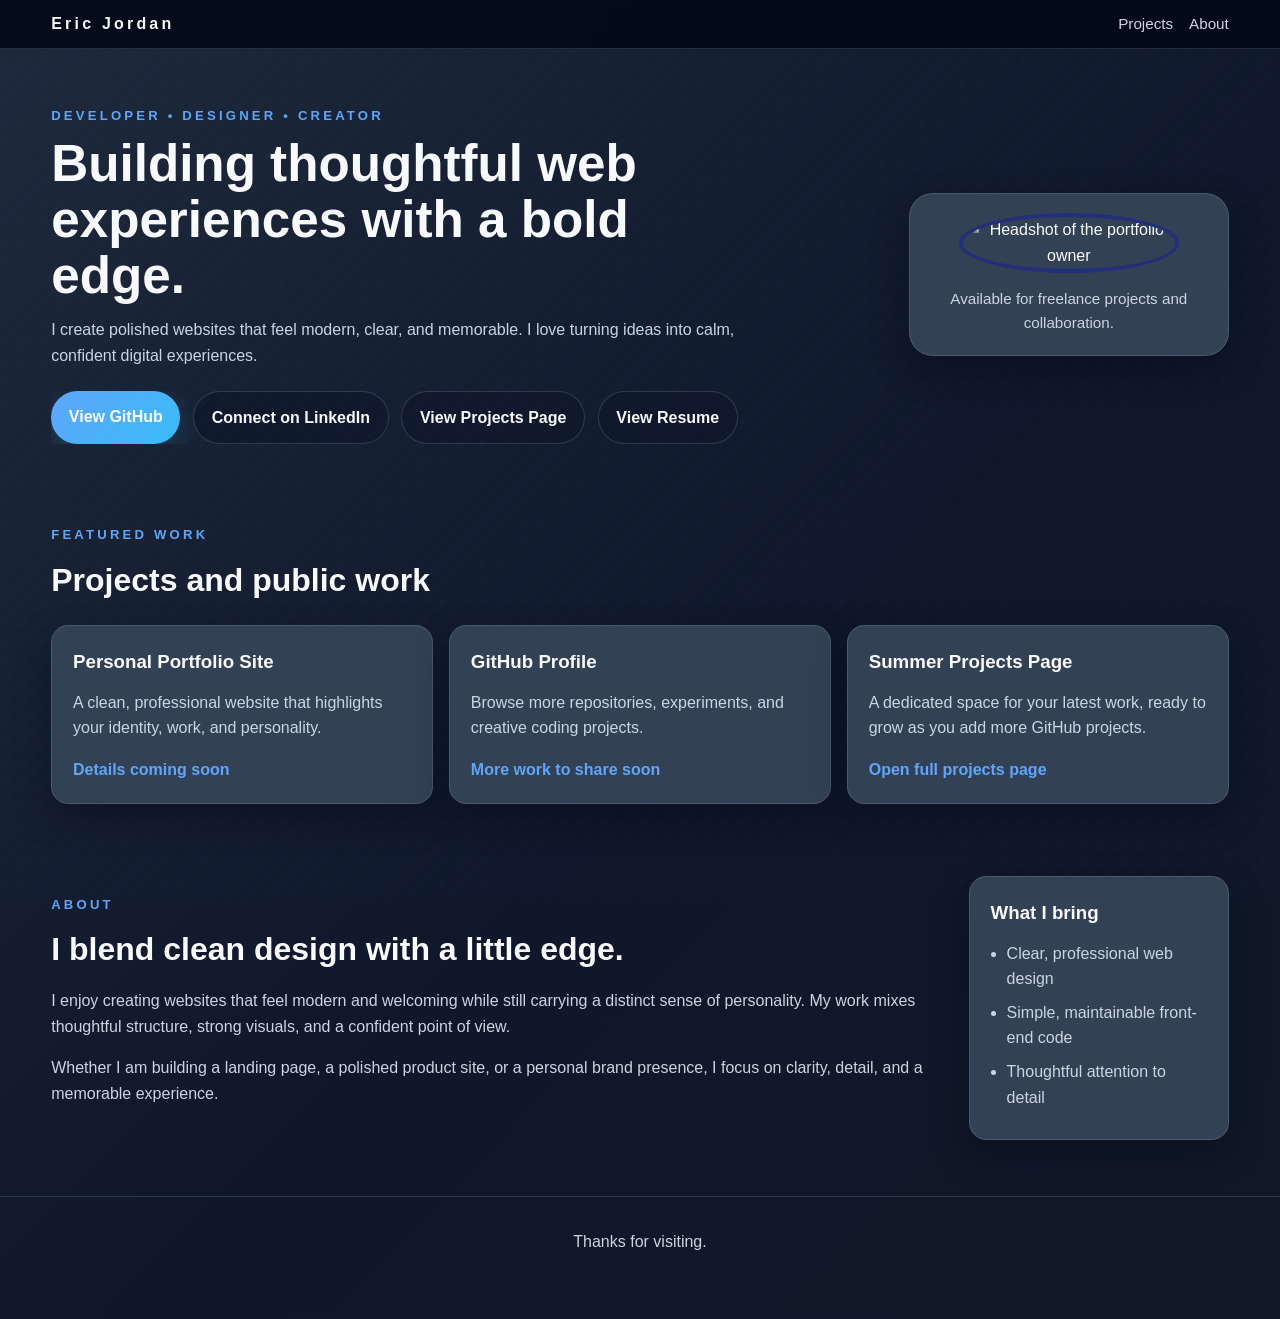
==== index.html @ 3de07aad "added hero section functionality and mobile compatibility" ====
<!DOCTYPE html>
<html lang="en">
<head>
  <meta charset="UTF-8">
  <meta name="viewport" content="width=device-width, initial-scale=1.0">
  <title>My Portfolio</title>
  <link rel="stylesheet" href="style.css">
</head>
<body>
  <header class="site-header">
    <div class="container header-layout">
      <a class="brand" href="#">Eric Jordan</a>
      <nav class="site-nav">
        <a href="projects.html">Projects</a>
        <a href="#about">About</a>
      </nav>
    </div>
  </header>

  <main>
    <!-- Hero section -->
    <section class="hero">
      <div class="container hero-layout">
        <div class="hero-copy">
          <p class="eyebrow">Developer • Designer • Creator</p>
          <h1>Building thoughtful web experiences with a bold edge.</h1>
          <p>I create polished websites that feel modern, clear, and memorable. I love turning ideas into calm, confident digital experiences.</p>

          <div class="button-row">
            <a class="button primary" href="https://github.com/GCA-Classroom" target="_blank" rel="noopener">View GitHub</a>
            <a class="button secondary" href="https://www.linkedin.com/" target="_blank" rel="noopener">Connect on LinkedIn</a>
            <a class="button secondary" href="projects.html">View Projects Page</a>
            <a class="button secondary" href="resume.html">View Resume</a>
          </div>
        </div>

        <div class="hero-card">
          <img src="img/me.jpg" alt="Headshot of the portfolio owner">
          <p class="card-label">Available for freelance projects and collaboration.</p>
        </div>
      </div>
    </section>

    <!-- Projects section -->
    <section id="projects" class="section">
      <div class="container">
        <div class="section-heading">
          <p class="eyebrow">Featured work</p>
          <h2>Projects and public work</h2>
        </div>

        <div class="card-grid">
          <article class="project-card">
            <h3>Personal Portfolio Site</h3>
            <p>A clean, professional website that highlights your identity, work, and personality.</p>
            <span class="project-link">Details coming soon</span>
          </article>

          <article class="project-card">
            <h3>GitHub Profile</h3>
            <p>Browse more repositories, experiments, and creative coding projects.</p>
            <span class="project-link">More work to share soon</span>
          </article>

          <article class="project-card">
            <h3>Summer Projects Page</h3>
            <p>A dedicated space for your latest work, ready to grow as you add more GitHub projects.</p>
            <a href="projects.html">Open full projects page</a>
          </article>
        </div>
      </div>
    </section>

    <!-- About section -->
    <section id="about" class="section about-section">
      <div class="container about-layout">
        <div>
          <p class="eyebrow">About</p>
          <h2>I blend clean design with a little edge.</h2>
          <p>I enjoy creating websites that feel modern and welcoming while still carrying a distinct sense of personality. My work mixes thoughtful structure, strong visuals, and a confident point of view.</p>
          <p>Whether I am building a landing page, a polished product site, or a personal brand presence, I focus on clarity, detail, and a memorable experience.</p>
        </div>

        <div class="about-panel">
          <h3>What I bring</h3>
          <ul>
            <li>Clear, professional web design</li>
            <li>Simple, maintainable front-end code</li>
            <li>Thoughtful attention to detail</li>
          </ul>
        </div>
      </div>
    </section>
  </main>

  <footer class="site-footer">
    <div class="container">
      <p>Thanks for visiting.</p>
    </div>
  </footer>
</body>
</html>
---- style.css ----
:root {
  --bg: #07111f;
  --panel: rgba(15, 23, 42, 0.9);
  --text: #f8fafc;
  --muted: #cbd5e1;
  --accent: #60a5fa;
  --accent-2: #38bdf8;
  --border: rgba(148, 163, 184, 0.24);
}

* {
  box-sizing: border-box;
}

body {
  margin: 0;
  font-family: Arial, Helvetica, sans-serif;
  line-height: 1.6;
  color: var(--text);
  background: linear-gradient(135deg, #1e293b 0%, #0f172a 55%, #111827 100%);
  min-height: 100vh;
}

body::before {
  content: "";
  position: fixed;
  inset: 0;
  background-image: linear-gradient(135deg, rgba(96, 165, 250, 0.08) 25%, transparent 25%, transparent 50%, rgba(56, 189, 248, 0.06) 50%, rgba(56, 189, 248, 0.06) 75%, transparent 75%, transparent);
  background-size: 20px 20px;
  opacity: 0.22;
  pointer-events: none;
}

.container {
  width: min(1250px, 92%);
  margin: 0 auto;
}

.site-header {
  padding: 0.7rem 0;
  position: sticky;
  top: 0;
  z-index: 10;
  background: rgba(2, 8, 23, 0.88);
  backdrop-filter: blur(8px);
  border-bottom: 1px solid var(--border);
}

.header-layout {
  display: flex;
  justify-content: space-between;
  align-items: center;
}

.brand {
  color: var(--text);
  text-decoration: none;
  font-weight: 700;
  letter-spacing: 0.2rem;
}

.site-nav {
  display: flex;
  gap: 1rem;
  flex-wrap: wrap;
  justify-content: flex-end;
}

.site-nav a {
  color: var(--muted);
  text-decoration: none;
  font-size: 0.95rem;
}

.site-nav a:hover {
  color: var(--accent);
}

.hero {
  padding: 3.5rem 0 2.5rem;
}

.page-hero {
  padding-top: 2rem;
  padding-bottom: 1.5rem;
}

.hero-layout,
.about-layout {
  display: flex;
  justify-content: space-between;
  align-items: center;
  gap: 2rem;
}

.hero-copy {
  max-width: 720px;
}

.eyebrow {
  margin: 0 0 0.6rem;
  color: var(--accent);
  font-size: 0.82rem;
  font-weight: 700;
  letter-spacing: 0.2rem;
  text-transform: uppercase;
}

h1,
h2,
h3 {
  margin: 0 0 0.8rem;
}

h1 {
  font-size: clamp(2rem, 4vw, 3.3rem);
  line-height: 1.1;
}

h2 {
  font-size: clamp(1.5rem, 3vw, 2rem);
}

p {
  color: var(--muted);
  margin: 0 0 1rem;
}

.button-row {
  display: flex;
  flex-wrap: nowrap;
  gap: 0.8rem;
  margin-top: 1.4rem;
  overflow-x: auto;
}

.button {
  display: inline-block;
  padding: 0.8rem 1.1rem;
  border-radius: 999px;
  text-decoration: none;
  font-weight: 600;
  transition: transform 0.2s ease, box-shadow 0.2s ease;
  white-space: nowrap;
}

.button:hover {
  transform: translateY(-2px);
}

.button.primary {
  background: linear-gradient(135deg, var(--accent) 0%, var(--accent-2) 100%);
  color: #ffffff;
  box-shadow: 0 8px 24px rgba(56, 189, 248, 0.2);
}

.button.secondary {
  background: rgba(15, 23, 42, 0.75);
  color: var(--text);
  border: 1px solid var(--border);
}

.hero-card,
.project-card,
.about-panel {
  background: #334155;
  border: 1px solid var(--border);
  box-shadow: 0 14px 34px rgba(2, 8, 23, 0.4);
  backdrop-filter: blur(10px);
}

.hero-card {
  padding: 1.2rem;
  border-radius: 1.5rem;
  width: 100%;
  max-width: 320px;
  text-align: center;
}

.hero-card img {
  width: 100%;
  max-width: 220px;
  height: 220px;
  object-fit: cover;
  border-radius: 50%;
  border: 4px solid rgba(2, 9, 209, 0.3);
  margin-bottom: 0.9rem;
}

.card-label {
  margin: 0;
  font-size: 0.95rem;
}

.section {
  padding: 2.5rem 0 3.5rem;
}

.section-heading {
  margin-bottom: 1.2rem;
}

.card-grid {
  display: flex;
  flex-wrap: wrap;
  gap: 1rem;
}

.project-card {
  flex: 1 1 240px;
  padding: 1.3rem;
  border-radius: 1.1rem;
}

.project-card a,
.project-link {
  color: var(--accent);
  text-decoration: none;
  font-weight: 600;
}

.about-section {
  padding-top: 1rem;
}

.about-panel {
  padding: 1.3rem;
  border-radius: 1.1rem;
  min-width: 260px;
}

.about-panel ul {
  margin: 0;
  padding-left: 1rem;
  color: var(--muted);
}

.about-panel li {
  margin-bottom: 0.5rem;
}

.site-footer {
  padding: 2rem 0 3rem;
  text-align: center;
  border-top: 1px solid var(--border);
}

.projects-page {
  padding: 3rem 0;
}

.projects-intro {
  max-width: 720px;
  margin-bottom: 1.5rem;
}

.projects-grid {
  display: flex;
  flex-wrap: wrap;
  gap: 1rem;
}

.projects-grid .project-card {
  flex: 1 1 280px;
}

.project-meta {
  display: inline-block;
  margin-bottom: 0.6rem;
  color: var(--accent);
  font-size: 0.82rem;
  font-weight: 700;
  letter-spacing: 0.18rem;
  text-transform: uppercase;
}

.resume-page {
  padding: 3rem 0;
}

.resume-card {
  background: var(--panel);
  border: 1px solid var(--border);
  padding: 1.5rem;
  border-radius: 1.1rem;
  margin-top: 1rem;
}

@media (max-width: 760px) {
  .header-layout {
    flex-direction: column;
    align-items: flex-start;
    gap: 0.7rem;
  }

  .site-nav {
    width: 100%;
    gap: 0.7rem;
  }

  .hero {
    padding: 3rem 0 2.5rem;
  }

  .hero-layout,
  .about-layout {
    flex-direction: column;
    align-items: flex-start;
  }

  .hero-copy,
  .hero-card {
    width: 100%;
    max-width: 100%;
  }

  .button-row {
    flex-direction: column;
    align-items: stretch;
  }

  .button {
    text-align: center;
  }

  .hero-card img {
    max-width: 180px;
    height: 180px;
  }
}

@media (max-width: 480px) {
  .site-header {
    padding: 0.8rem 0;
  }

  .site-nav a {
    font-size: 0.9rem;
  }

  .project-card,
  .about-panel,
  .resume-card {
    padding: 1.1rem;
  }
}
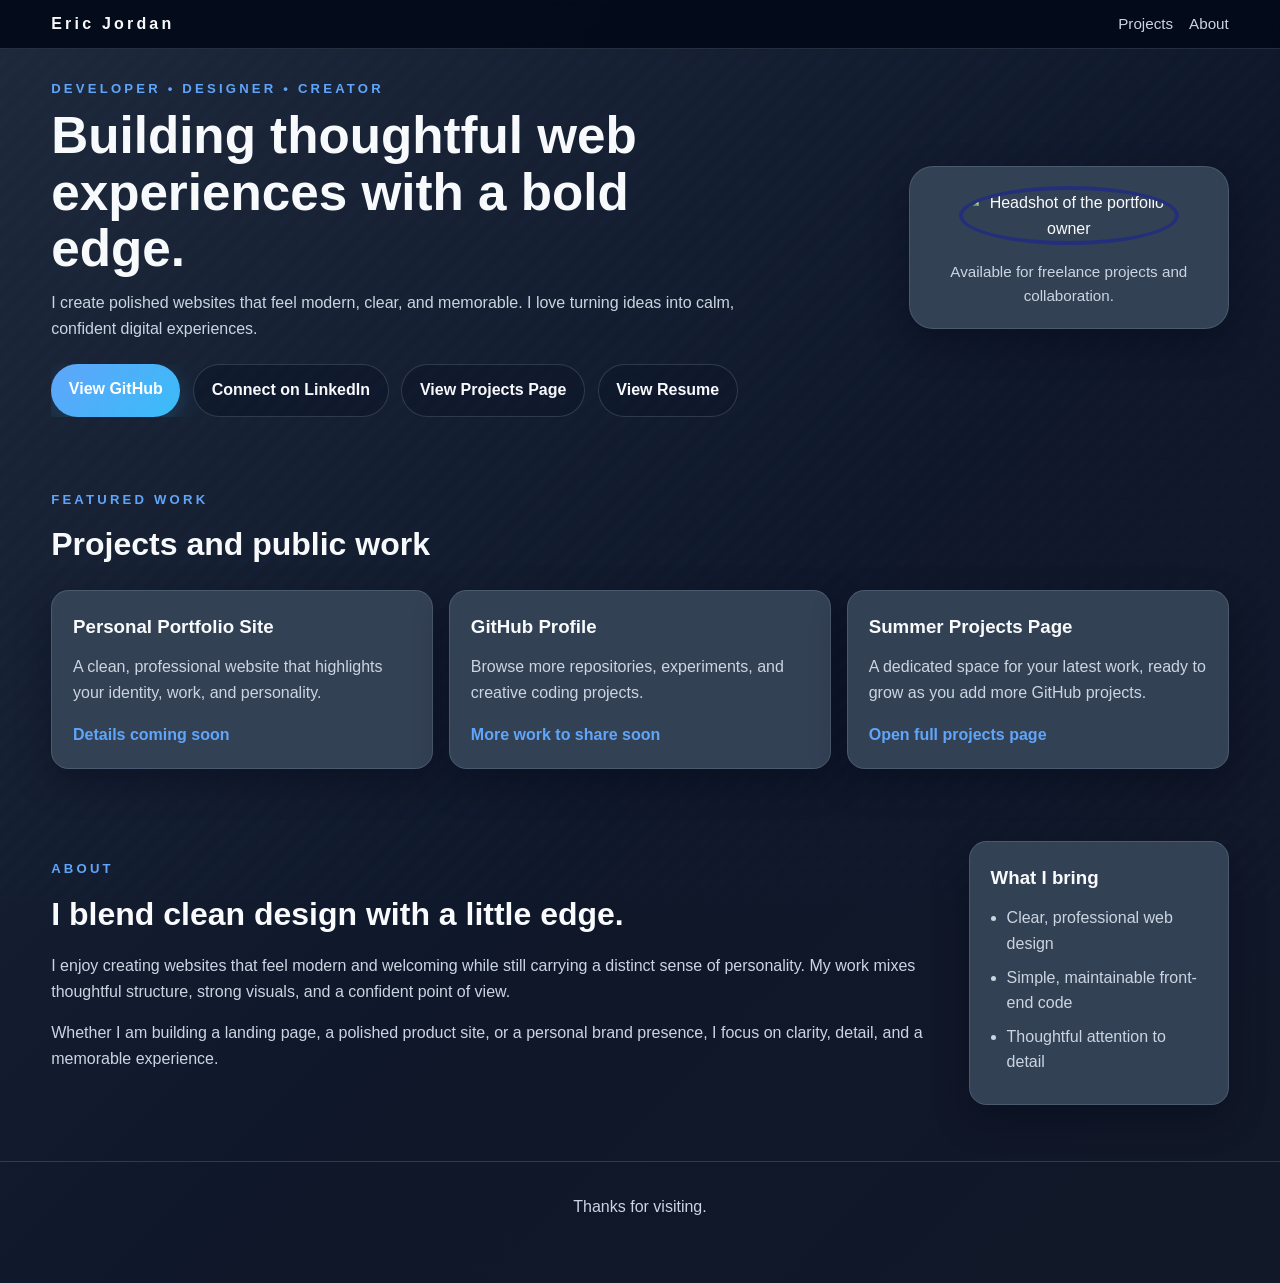
==== commit 2748157f: "full mobile compatibility" ====
--- a/index.html
+++ b/index.html
@@ -10,11 +10,23 @@
   <header class="site-header">
     <div class="container header-layout">
       <a class="brand" href="#">Eric Jordan</a>
+      <button class="menu-toggle" aria-label="Open navigation menu" aria-expanded="false">
+        <span></span>
+        <span></span>
+        <span></span>
+      </button>
       <nav class="site-nav">
         <a href="projects.html">Projects</a>
         <a href="#about">About</a>
       </nav>
     </div>
+    <div class="mobile-menu-backdrop"></div>
+    <nav class="mobile-menu" aria-label="Mobile navigation">
+      <a href="index.html">Home</a>
+      <a href="projects.html">Projects</a>
+      <a href="#about">About</a>
+      <a href="resume.html">Resume</a>
+    </nav>
   </header>
 
   <main>
@@ -98,5 +110,6 @@
       <p>Thanks for visiting.</p>
     </div>
   </footer>
+  <script src="script.js"></script>
 </body>
 </html>
--- a/style.css
+++ b/style.css
@@ -76,13 +76,76 @@
   color: var(--accent);
 }
 
+.menu-toggle {
+  display: none;
+  flex-direction: column;
+  gap: 0.3rem;
+  background: transparent;
+  border: 0;
+  padding: 0.25rem;
+  cursor: pointer;
+  margin-right: auto;
+}
+
+.menu-toggle span {
+  display: block;
+  width: 1.5rem;
+  height: 2px;
+  background: var(--text);
+  border-radius: 999px;
+}
+
+.mobile-menu-backdrop {
+  display: none;
+  position: fixed;
+  inset: 0;
+  background: rgba(2, 8, 23, 0.6);
+  z-index: 20;
+}
+
+.mobile-menu {
+  position: fixed;
+  top: 0;
+  left: 0;
+  width: min(80vw, 320px);
+  height: 100vh;
+  padding: 5rem 1.5rem 2rem;
+  background: #0f172a;
+  border-right: 1px solid var(--border);
+  display: flex;
+  flex-direction: column;
+  gap: 1rem;
+  transform: translateX(-100%);
+  transition: transform 0.25s ease;
+  z-index: 30;
+}
+
+.mobile-menu.open {
+  transform: translateX(0);
+}
+
+.mobile-menu-backdrop.open {
+  display: block;
+}
+
+.mobile-menu a {
+  color: var(--text);
+  text-decoration: none;
+  font-size: 1rem;
+  padding: 0.4rem 0;
+}
+
+body.menu-open {
+  overflow: hidden;
+}
+
 .hero {
-  padding: 3.5rem 0 2.5rem;
+  padding: 1.8rem 0 2rem;
 }
 
 .page-hero {
-  padding-top: 2rem;
-  padding-bottom: 1.5rem;
+  padding-top: 1rem;
+  padding-bottom: .2rem;
 }
 
 .hero-layout,
@@ -246,7 +309,7 @@
 }
 
 .projects-page {
-  padding: 3rem 0;
+  padding: 1rem 0 3rem;
 }
 
 .projects-intro {
@@ -288,14 +351,27 @@
 
 @media (max-width: 760px) {
   .header-layout {
-    flex-direction: column;
-    align-items: flex-start;
+    display: flex;
+    align-items: center;
+    justify-content: center;
+    position: relative;
     gap: 0.7rem;
   }
 
+  .menu-toggle {
+    display: flex;
+    position: absolute;
+    left: 0;
+    margin-right: 0;
+  }
+
+  .brand {
+    margin: 0 auto;
+    text-align: center;
+  }
+
   .site-nav {
-    width: 100%;
-    gap: 0.7rem;
+    display: none;
   }
 
   .hero {
@@ -315,8 +391,7 @@
   }
 
   .button-row {
-    flex-direction: column;
-    align-items: stretch;
+    display: none;
   }
 
   .button {
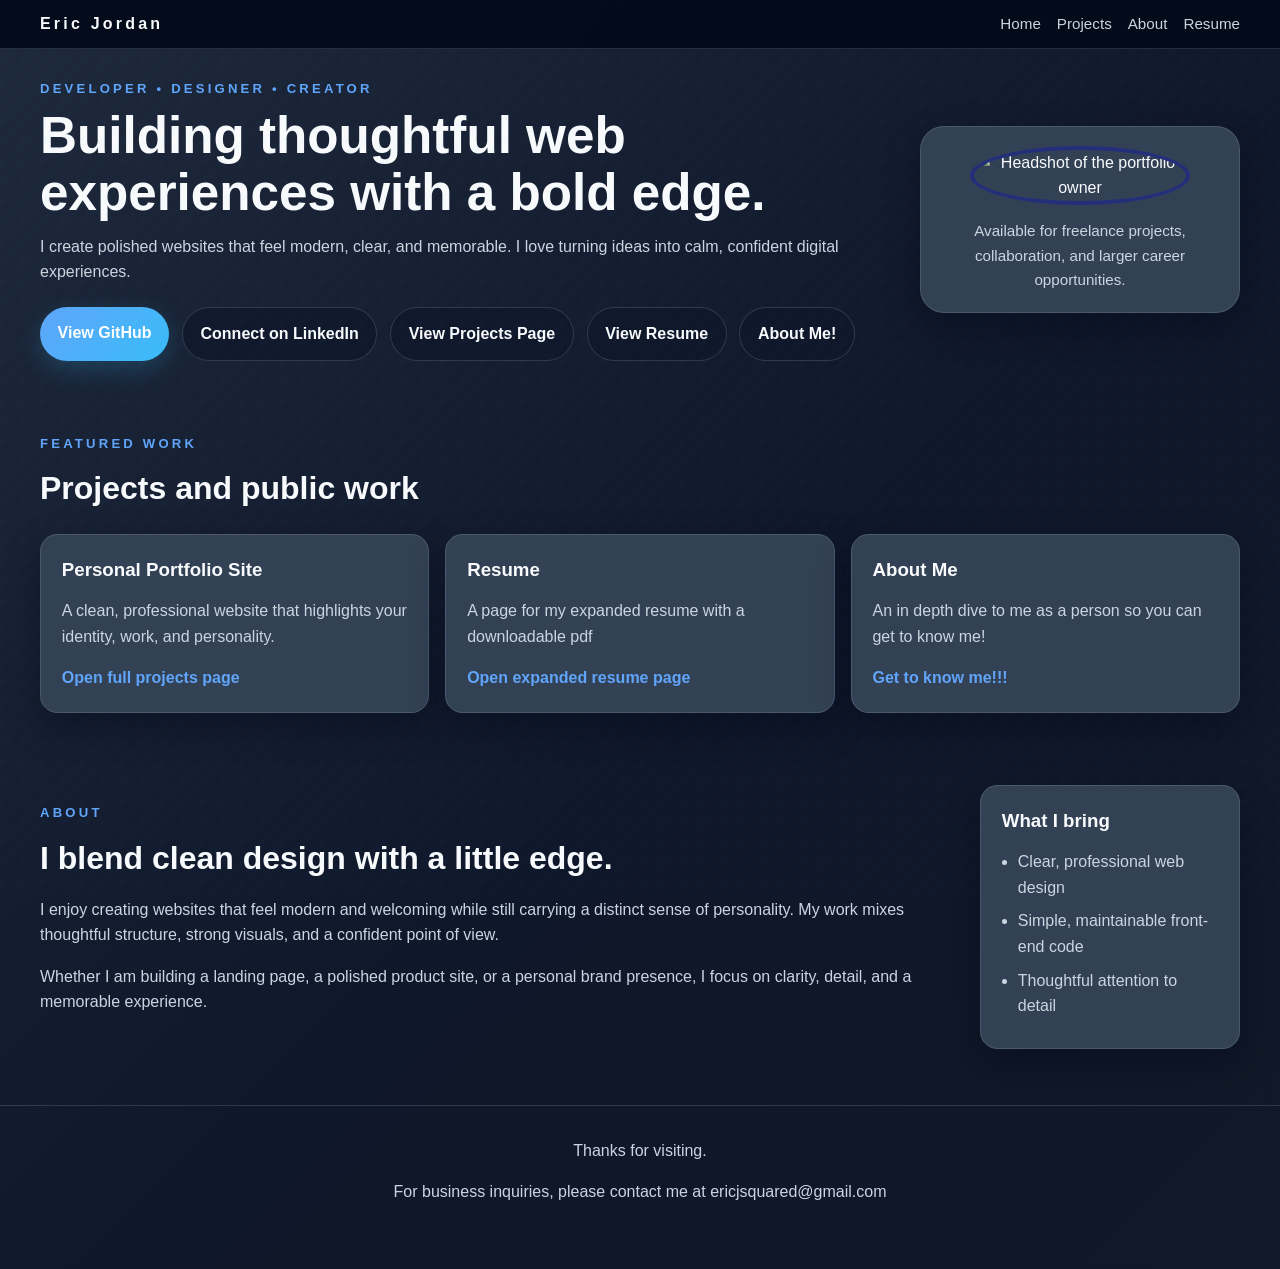
==== commit 6bf2e842: "about page updated and footer added" ====
--- a/index.html
+++ b/index.html
@@ -16,16 +16,22 @@
         <span></span>
       </button>
       <nav class="site-nav">
+        <a href="index.html">Home</a>
         <a href="projects.html">Projects</a>
-        <a href="#about">About</a>
+        <a href="about.html">About</a>
+        <a href="resume.html">Resume</a>
       </nav>
     </div>
     <div class="mobile-menu-backdrop"></div>
     <nav class="mobile-menu" aria-label="Mobile navigation">
       <a href="index.html">Home</a>
       <a href="projects.html">Projects</a>
-      <a href="#about">About</a>
+      <a href="about.html">About</a>
       <a href="resume.html">Resume</a>
+      <div class="social-links-row">
+        <a class="linkedin-button" href="https://www.linkedin.com/in/eric-jordan-aab932142/" target="_blank" rel="noopener"><img src="img/linkedin.png" alt="LinkedIn"></a>
+        <a class="github-button" href="https://github.com/ericjsquared" target="_blank" rel="noopener"><img src="img/github.png" alt="GitHub"></a>
+      </div>
     </nav>
   </header>
 
@@ -43,12 +49,13 @@
             <a class="button secondary" href="https://www.linkedin.com/" target="_blank" rel="noopener">Connect on LinkedIn</a>
             <a class="button secondary" href="projects.html">View Projects Page</a>
             <a class="button secondary" href="resume.html">View Resume</a>
+            <a class="button secondary" href="about.html">About Me!</a>
           </div>
         </div>
 
         <div class="hero-card">
           <img src="img/me.jpg" alt="Headshot of the portfolio owner">
-          <p class="card-label">Available for freelance projects and collaboration.</p>
+          <p class="card-label">Available for freelance projects, collaboration, and larger career opportunities.</p>
         </div>
       </div>
     </section>
@@ -65,19 +72,19 @@
           <article class="project-card">
             <h3>Personal Portfolio Site</h3>
             <p>A clean, professional website that highlights your identity, work, and personality.</p>
-            <span class="project-link">Details coming soon</span>
+            <a href="projects.html">Open full projects page</a>
           </article>
 
           <article class="project-card">
-            <h3>GitHub Profile</h3>
-            <p>Browse more repositories, experiments, and creative coding projects.</p>
-            <span class="project-link">More work to share soon</span>
+            <h3>Resume</h3>
+            <p>A page for my expanded resume with a downloadable pdf</p>
+            <a href="resume.html">Open expanded resume page</a>
           </article>
 
           <article class="project-card">
-            <h3>Summer Projects Page</h3>
-            <p>A dedicated space for your latest work, ready to grow as you add more GitHub projects.</p>
-            <a href="projects.html">Open full projects page</a>
+            <h3>About Me</h3>
+            <p>An in depth dive to me as a person so you can get to know me!</p>
+            <a href="about.html">Get to know me!!!</a>
           </article>
         </div>
       </div>
@@ -108,6 +115,7 @@
   <footer class="site-footer">
     <div class="container">
       <p>Thanks for visiting.</p>
+      <p>For business inquiries, please contact me at ericjsquared@gmail.com</p>
     </div>
   </footer>
   <script src="script.js"></script>
--- a/style.css
+++ b/style.css
@@ -32,7 +32,7 @@
 }
 
 .container {
-  width: min(1250px, 92%);
+  width: min(1200px, 96%);
   margin: 0 auto;
 }
 
@@ -135,6 +135,33 @@
   padding: 0.4rem 0;
 }
 
+.mobile-menu .linkedin-button,
+.mobile-menu .github-button {
+  display: inline-flex;
+  align-items: center;
+  justify-content: center;
+  width: 48px;
+  height: 48px;
+  padding: 0;
+  border-radius: 999px;
+  background: rgba(96, 165, 250, 0.16);
+  border: 1px solid var(--border);
+  margin-top: 0.25rem;
+}
+
+.mobile-menu .linkedin-button img,
+.mobile-menu .github-button img {
+  width: 22px;
+  height: 22px;
+  object-fit: contain;
+}
+
+.mobile-menu .social-links-row {
+  display: flex;
+  gap: 0.75rem;
+  margin-top: 0.25rem;
+}
+
 body.menu-open {
   overflow: hidden;
 }
@@ -157,7 +184,7 @@
 }
 
 .hero-copy {
-  max-width: 720px;
+  flex: 1;
 }
 
 .eyebrow {
@@ -194,7 +221,6 @@
   flex-wrap: nowrap;
   gap: 0.8rem;
   margin-top: 1.4rem;
-  overflow-x: auto;
 }
 
 .button {
@@ -292,6 +318,81 @@
   min-width: 260px;
 }
 
+.about-page {
+  display: flex;
+  flex-direction: column;
+  gap: 1.2rem;
+}
+
+.about-card {
+  background: #334155;
+  border: 1px solid var(--border);
+  box-shadow: 0 14px 34px rgba(2, 8, 23, 0.4);
+  margin-bottom: 2rem;
+  backdrop-filter: blur(10px);
+  border-radius: 1.1rem;
+  /* remove default <details> marker */
+  list-style: none;
+}
+
+/* The clickable title row */
+.about-card summary {
+  padding: 1.2rem 1.8rem;
+  font-size: 1.15rem;
+  font-weight: 700;
+  color: var(--accent);
+  cursor: pointer;
+  list-style: none;
+  display: flex;
+  justify-content: space-between;
+  align-items: center;
+  user-select: none;
+}
+
+/* Arrow indicator */
+.about-card summary::after {
+  content: "▸";
+  font-size: 1rem;
+  transition: transform 0.2s ease;
+}
+
+.about-card[open] summary::after {
+  transform: rotate(90deg);
+}
+
+/* Expanded body — max-height is driven by JS for the slide animation */
+.about-card-body {
+  overflow: hidden;
+  max-height: 0;
+  padding: 0 1.8rem;
+  border-top: 1px solid var(--border);
+  transition: max-height 0.4s ease, padding 0.4s ease;
+}
+
+.about-card[open] .about-card-body {
+  padding: 0 1.8rem 1.4rem;
+}
+
+/* Indented paragraphs separated by a line */
+.about-card-body p {
+  font-size: 1.05rem;
+  text-indent: 1.5em;
+  padding-bottom: 1rem;
+  margin-bottom: 1rem;
+  border-bottom: 1px solid var(--border);
+}
+
+.about-card-body p:last-child {
+  border-bottom: none;
+  margin-bottom: 0;
+  padding-bottom: 0;
+}
+
+.about-card h3 {
+  color: var(--accent);
+  margin-bottom: 0.6rem;
+}
+
 .about-panel ul {
   margin: 0;
   padding-left: 1rem;
@@ -349,6 +450,10 @@
   margin-top: 1rem;
 }
 
+.resume-page a {
+  color: #ffffff;
+}
+
 @media (max-width: 760px) {
   .header-layout {
     display: flex;
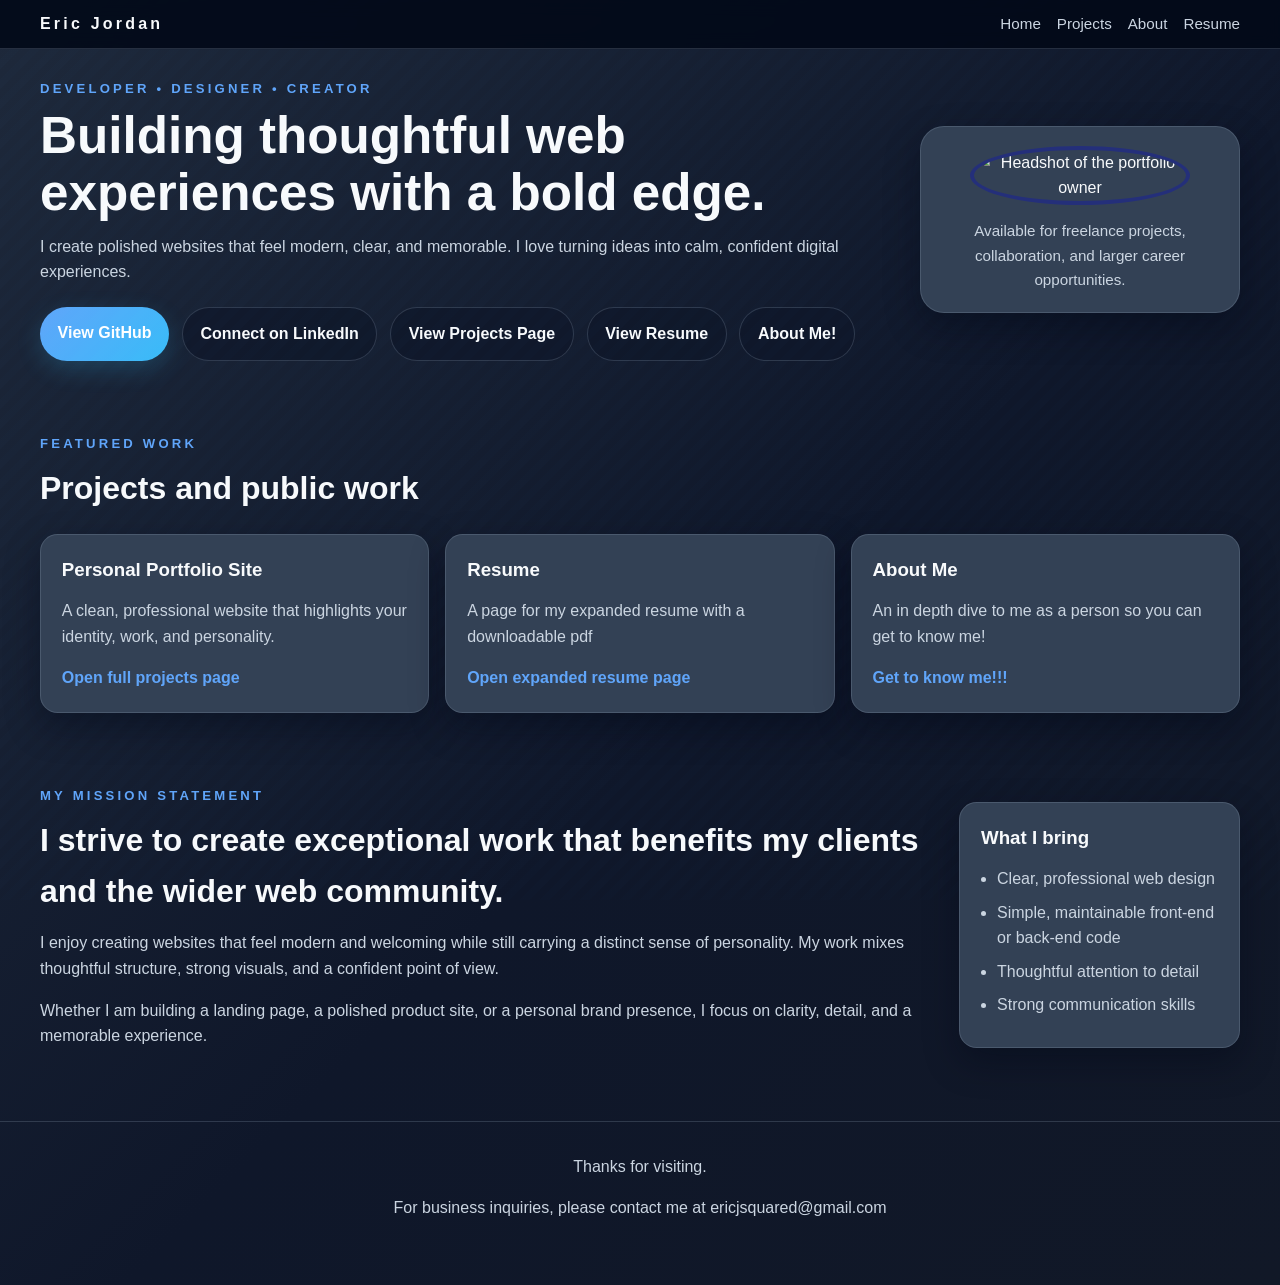
==== commit db8e9b7c: "updated about content 8.5.2026" ====
--- a/index.html
+++ b/index.html
@@ -94,8 +94,8 @@
     <section id="about" class="section about-section">
       <div class="container about-layout">
         <div>
-          <p class="eyebrow">About</p>
-          <h2>I blend clean design with a little edge.</h2>
+          <p class="eyebrow">My Mission Statement</p>
+          <h2>I strive to create exceptional work that benefits my clients and the wider web community.</h2>
           <p>I enjoy creating websites that feel modern and welcoming while still carrying a distinct sense of personality. My work mixes thoughtful structure, strong visuals, and a confident point of view.</p>
           <p>Whether I am building a landing page, a polished product site, or a personal brand presence, I focus on clarity, detail, and a memorable experience.</p>
         </div>
@@ -104,8 +104,9 @@
           <h3>What I bring</h3>
           <ul>
             <li>Clear, professional web design</li>
-            <li>Simple, maintainable front-end code</li>
+            <li>Simple, maintainable front-end or back-end code</li>
             <li>Thoughtful attention to detail</li>
+            <li>Strong communication skills</li>
           </ul>
         </div>
       </div>
--- a/style.css
+++ b/style.css
@@ -107,7 +107,7 @@
   position: fixed;
   top: 0;
   left: 0;
-  width: min(80vw, 320px);
+  width: min(42vw, 220px);
   height: 100vh;
   padding: 5rem 1.5rem 2rem;
   background: #0f172a;
@@ -331,8 +331,30 @@
   margin-bottom: 2rem;
   backdrop-filter: blur(10px);
   border-radius: 1.1rem;
-  /* remove default <details> marker */
   list-style: none;
+  overflow: hidden;
+  display: block;
+  width: min(100%, 52rem);
+  margin-left: .5rem;
+  margin-right: auto;
+  max-width: 30%;
+  min-width: 5rem;
+  transform-origin: top left;
+  transition: width 0.35s ease, max-width 0.35s ease, margin-left 0.35s ease, margin-right 0.35s ease, transform 0.3s ease, box-shadow 0.3s ease;
+}
+
+.about-card:not([open]) {
+  transform: scale(1, 1);
+}
+
+.about-card[open] {
+  display: block;
+  width: 100%;
+  max-width: 100%;
+  margin-left: .5rem;
+  margin-right: 0;
+  transform: scale(1.01, 1.02);
+  box-shadow: 0 18px 42px rgba(2, 8, 23, 0.5);
 }
 
 /* The clickable title row */
@@ -366,11 +388,13 @@
   max-height: 0;
   padding: 0 1.8rem;
   border-top: 1px solid var(--border);
-  transition: max-height 0.4s ease, padding 0.4s ease;
+  transition: max-height 0.4s ease, padding 0.4s ease, opacity 0.3s ease;
+  opacity: 0;
 }
 
 .about-card[open] .about-card-body {
   padding: 0 1.8rem 1.4rem;
+  opacity: 1;
 }
 
 /* Indented paragraphs separated by a line */
